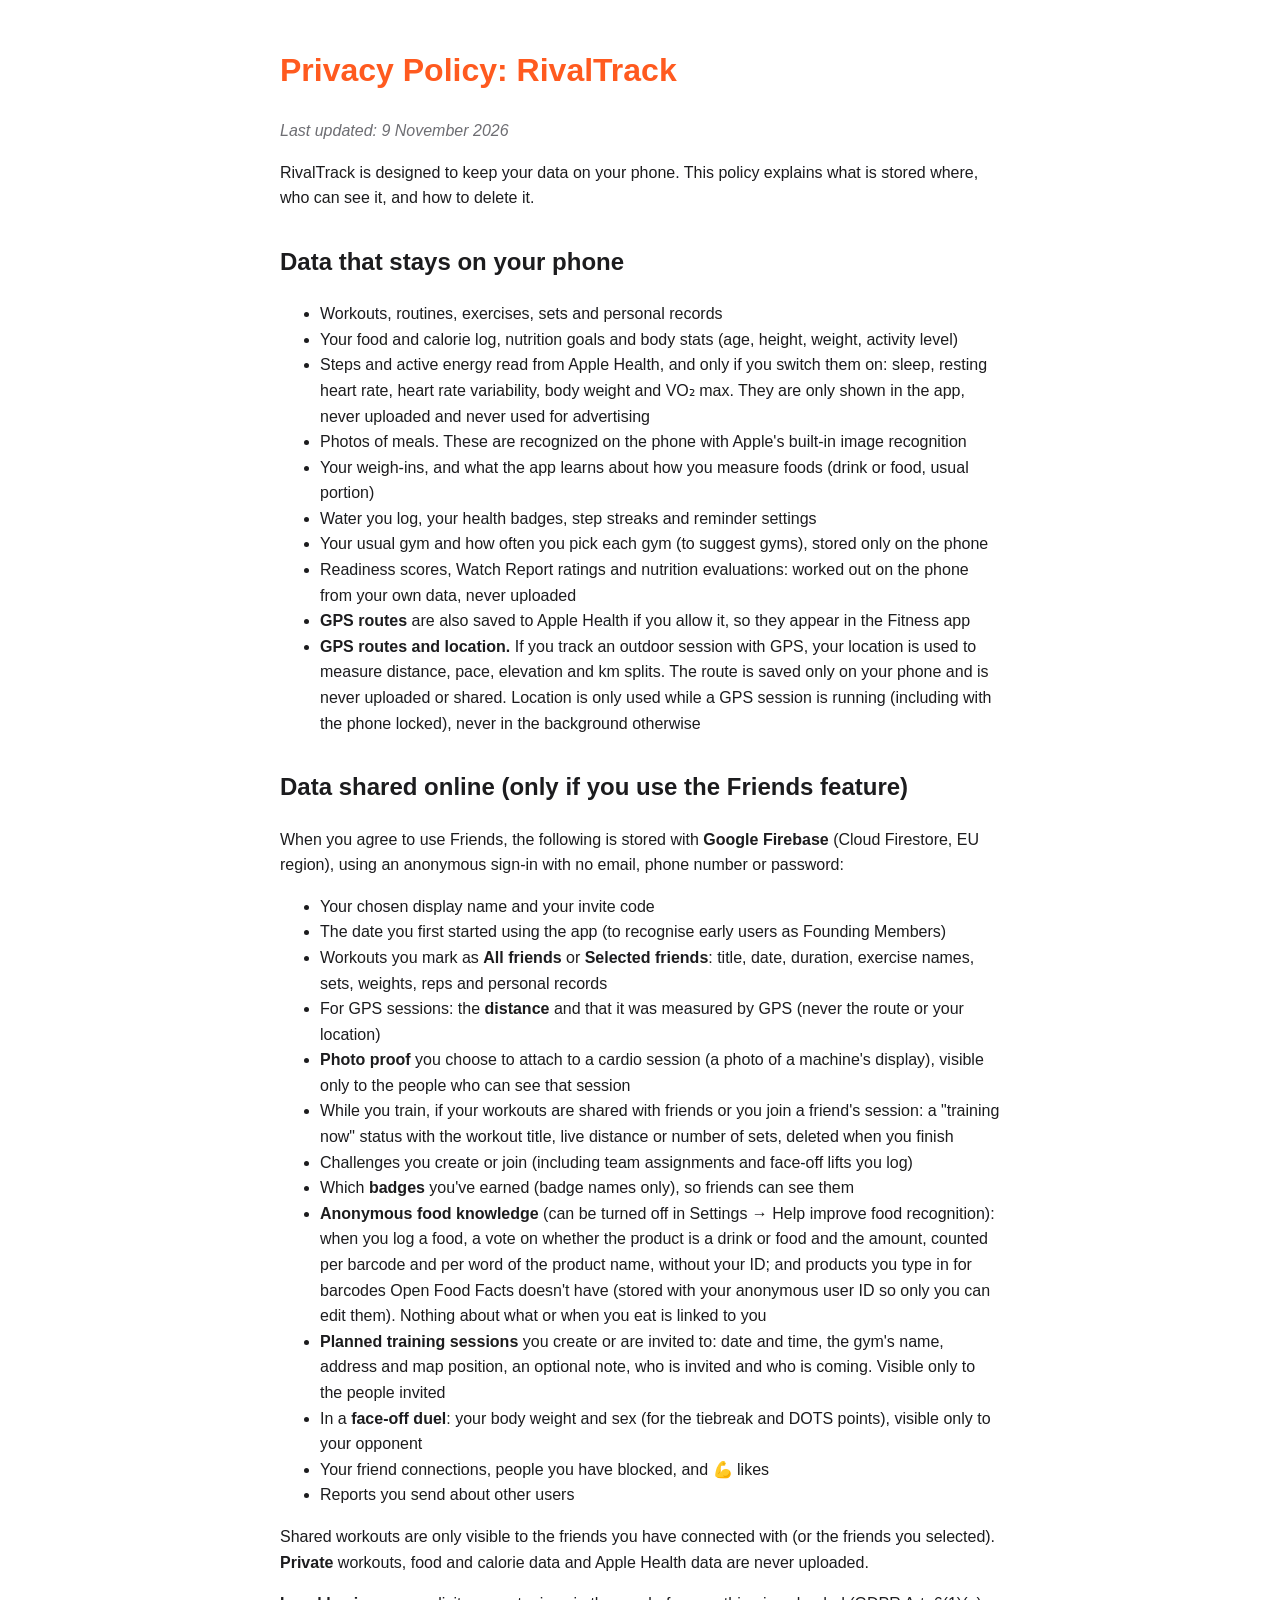
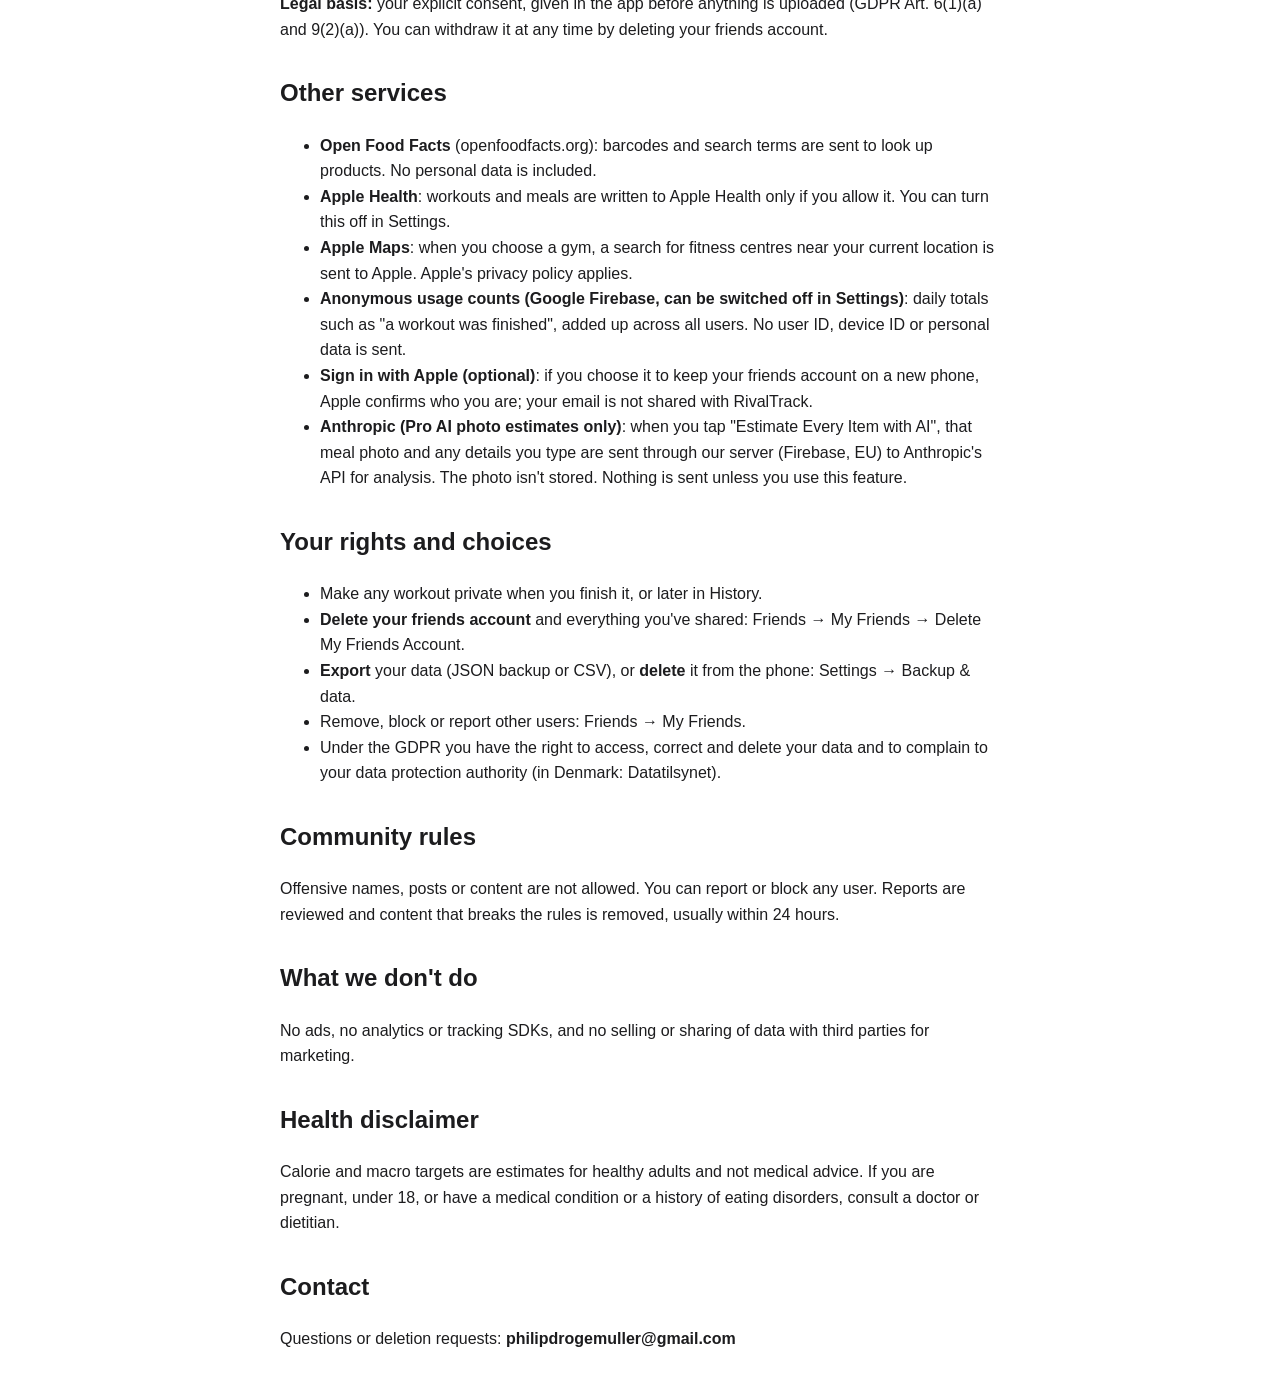
==== privacy.html @ c5b60d32 "Add files via upload" ====
<!doctype html>
<html lang="en"><head><meta charset="utf-8"><meta name="viewport" content="width=device-width, initial-scale=1">
<title>RivalTrack Privacy Policy</title>
<style>
:root{--bg:#fff;--fg:#1c1c1e;--muted:#6e6e73;--accent:#ff5a1f}
@media (prefers-color-scheme:dark){:root{--bg:#0f0f12;--fg:#f2f2f7;--muted:#a1a1a6}}
body{background:var(--bg);color:var(--fg);font:16px/1.6 -apple-system,BlinkMacSystemFont,"Segoe UI",sans-serif;max-width:720px;margin:0 auto;padding:24px 16px}
h1{color:var(--accent)}h2{margin-top:32px}em{color:var(--muted)}
</style></head><body>
<h1>Privacy Policy: RivalTrack</h1>
<p><em>Last updated: 9 November 2026</em></p>
<p>RivalTrack is designed to keep your data on your phone. This policy explains what is stored where, who can see it, and how to delete it.</p>
<h2>Data that stays on your phone</h2>
<ul>
<li>Workouts, routines, exercises, sets and personal records</li>
<li>Your food and calorie log, nutrition goals and body stats (age, height, weight, activity level)</li>
<li>Steps and active energy read from Apple Health, and only if you switch them on: sleep, resting heart rate, heart rate variability, body weight and VO₂ max. They are only shown in the app, never uploaded and never used for advertising</li>
<li>Photos of meals. These are recognized on the phone with Apple&#x27;s built-in image recognition</li>
<li>Your weigh-ins, and what the app learns about how you measure foods (drink or food, usual portion)</li>
<li>Water you log, your health badges, step streaks and reminder settings</li>
<li>Your usual gym and how often you pick each gym (to suggest gyms), stored only on the phone</li>
<li>Readiness scores, Watch Report ratings and nutrition evaluations: worked out on the phone from your own data, never uploaded</li>
<li><strong>GPS routes</strong> are also saved to Apple Health if you allow it, so they appear in the Fitness app</li>
<li><strong>GPS routes and location.</strong> If you track an outdoor session with GPS, your location is used to measure distance, pace, elevation and km splits. The route is saved only on your phone and is never uploaded or shared. Location is only used while a GPS session is running (including with the phone locked), never in the background otherwise</li>
</ul>
<h2>Data shared online (only if you use the Friends feature)</h2>
<p>When you agree to use Friends, the following is stored with <strong>Google Firebase</strong> (Cloud Firestore, EU region), using an anonymous sign-in with no email, phone number or password:</p>
<ul>
<li>Your chosen display name and your invite code</li>
<li>The date you first started using the app (to recognise early users as Founding Members)</li>
<li>Workouts you mark as <strong>All friends</strong> or <strong>Selected friends</strong>: title, date, duration, exercise names, sets, weights, reps and personal records</li>
<li>For GPS sessions: the <strong>distance</strong> and that it was measured by GPS (never the route or your location)</li>
<li><strong>Photo proof</strong> you choose to attach to a cardio session (a photo of a machine&#x27;s display), visible only to the people who can see that session</li>
<li>While you train, if your workouts are shared with friends or you join a friend&#x27;s session: a &quot;training now&quot; status with the workout title, live distance or number of sets, deleted when you finish</li>
<li>Challenges you create or join (including team assignments and face-off lifts you log)</li>
<li>Which <strong>badges</strong> you&#x27;ve earned (badge names only), so friends can see them</li>
<li><strong>Anonymous food knowledge</strong> (can be turned off in Settings → Help improve food recognition): when you log a food, a vote on whether the product is a drink or food and the amount, counted per barcode and per word of the product name, without your ID; and products you type in for barcodes Open Food Facts doesn&#x27;t have (stored with your anonymous user ID so only you can edit them). Nothing about what or when you eat is linked to you</li>
<li><strong>Planned training sessions</strong> you create or are invited to: date and time, the gym&#x27;s name, address and map position, an optional note, who is invited and who is coming. Visible only to the people invited</li>
<li>In a <strong>face-off duel</strong>: your body weight and sex (for the tiebreak and DOTS points), visible only to your opponent</li>
<li>Your friend connections, people you have blocked, and 💪 likes</li>
<li>Reports you send about other users</li>
</ul>
<p>Shared workouts are only visible to the friends you have connected with (or the friends you selected). <strong>Private</strong> workouts, food and calorie data and Apple Health data are never uploaded.</p>
<p><strong>Legal basis:</strong> your explicit consent, given in the app before anything is uploaded (GDPR Art. 6(1)(a) and 9(2)(a)). You can withdraw it at any time by deleting your friends account.</p>
<h2>Other services</h2>
<ul>
<li><strong>Open Food Facts</strong> (openfoodfacts.org): barcodes and search terms are sent to look up products. No personal data is included.</li>
<li><strong>Apple Health</strong>: workouts and meals are written to Apple Health only if you allow it. You can turn this off in Settings.</li>
<li><strong>Apple Maps</strong>: when you choose a gym, a search for fitness centres near your current location is sent to Apple. Apple&#x27;s privacy policy applies.</li>
<li><strong>Anonymous usage counts (Google Firebase, can be switched off in Settings)</strong>: daily totals such as &quot;a workout was finished&quot;, added up across all users. No user ID, device ID or personal data is sent.</li>
<li><strong>Sign in with Apple (optional)</strong>: if you choose it to keep your friends account on a new phone, Apple confirms who you are; your email is not shared with RivalTrack.</li>
<li><strong>Anthropic (Pro AI photo estimates only)</strong>: when you tap &quot;Estimate Every Item with AI&quot;, that meal photo and any details you type are sent through our server (Firebase, EU) to Anthropic&#x27;s API for analysis. The photo isn&#x27;t stored. Nothing is sent unless you use this feature.</li>
</ul>
<h2>Your rights and choices</h2>
<ul>
<li>Make any workout private when you finish it, or later in History.</li>
<li><strong>Delete your friends account</strong> and everything you&#x27;ve shared: Friends → My Friends → Delete My Friends Account.</li>
<li><strong>Export</strong> your data (JSON backup or CSV), or <strong>delete</strong> it from the phone: Settings → Backup &amp; data.</li>
<li>Remove, block or report other users: Friends → My Friends.</li>
<li>Under the GDPR you have the right to access, correct and delete your data and to complain to your data protection authority (in Denmark: Datatilsynet).</li>
</ul>
<h2>Community rules</h2>
<p>Offensive names, posts or content are not allowed. You can report or block any user. Reports are reviewed and content that breaks the rules is removed, usually within 24 hours.</p>
<h2>What we don&#x27;t do</h2>
<p>No ads, no analytics or tracking SDKs, and no selling or sharing of data with third parties for marketing.</p>
<h2>Health disclaimer</h2>
<p>Calorie and macro targets are estimates for healthy adults and not medical advice. If you are pregnant, under 18, or have a medical condition or a history of eating disorders, consult a doctor or dietitian.</p>
<h2>Contact</h2>
<p>Questions or deletion requests: <strong>philipdrogemuller@gmail.com</strong></p>
</body></html>
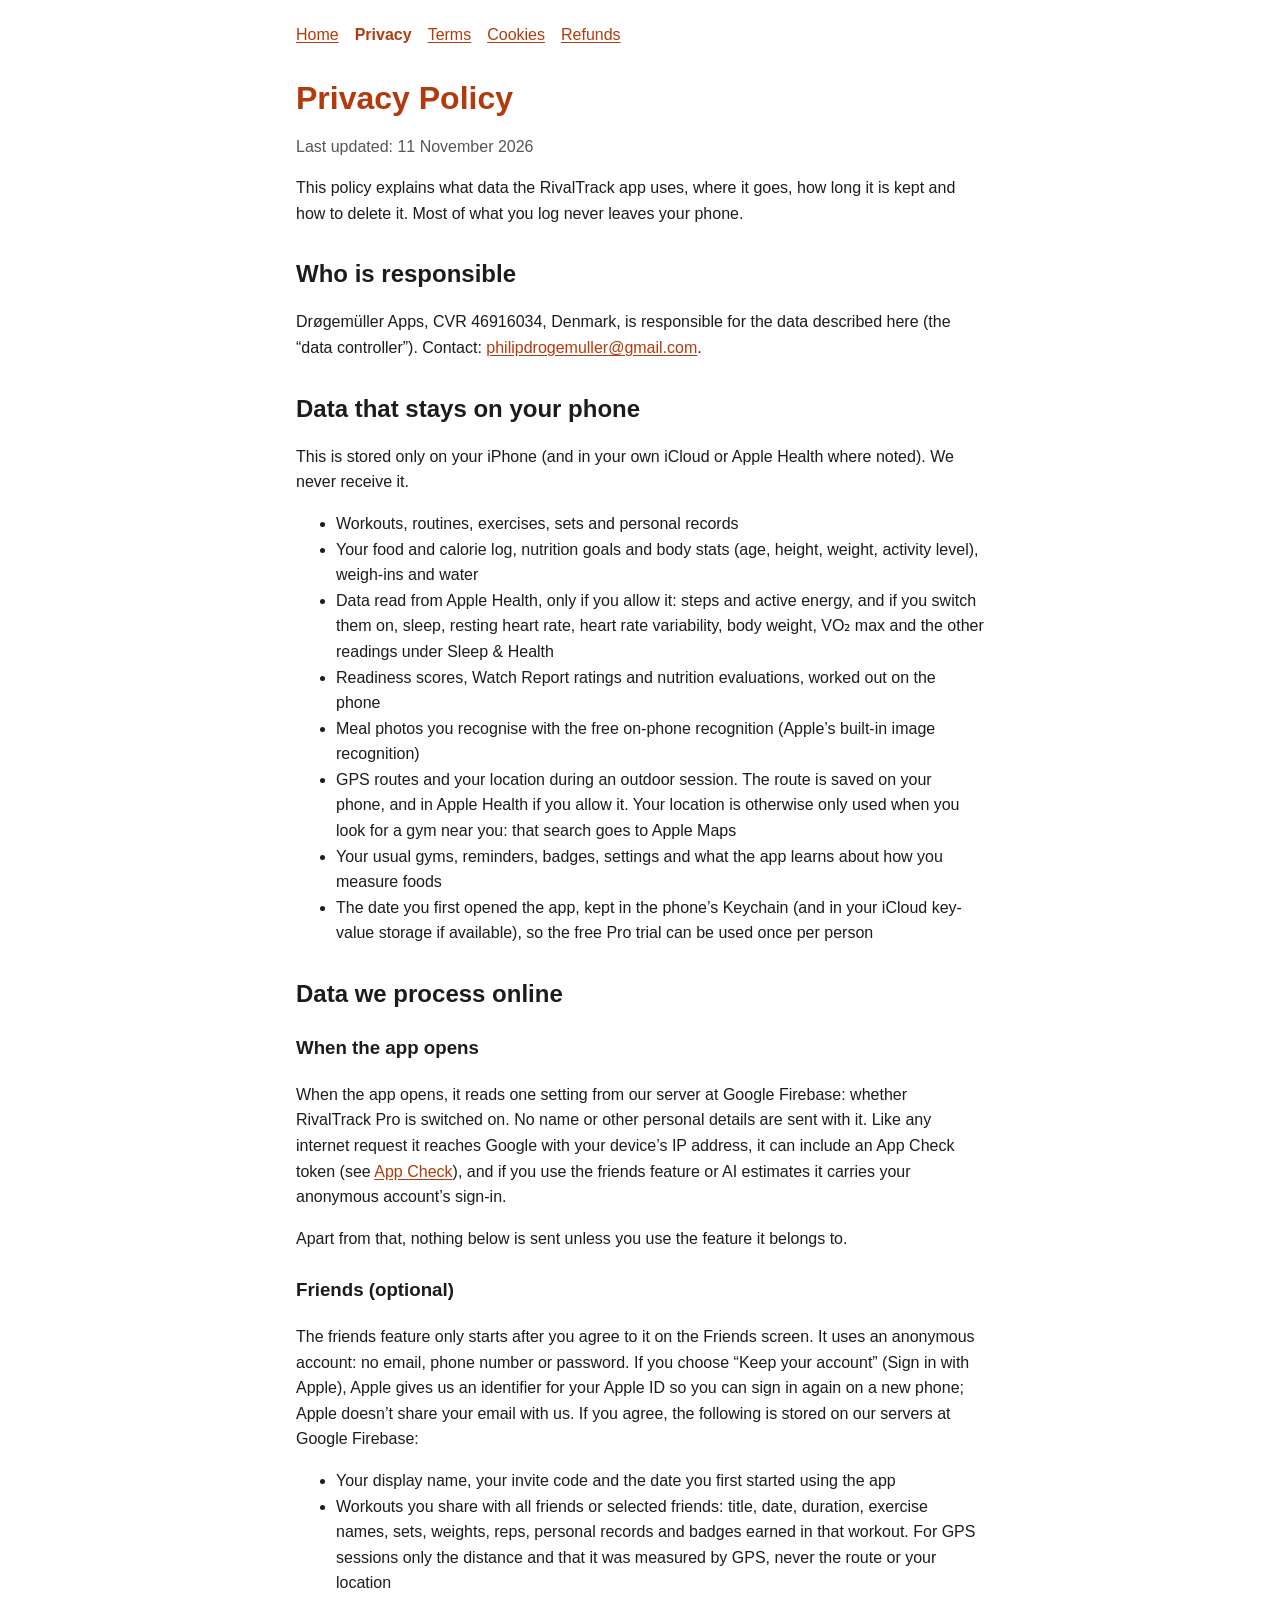
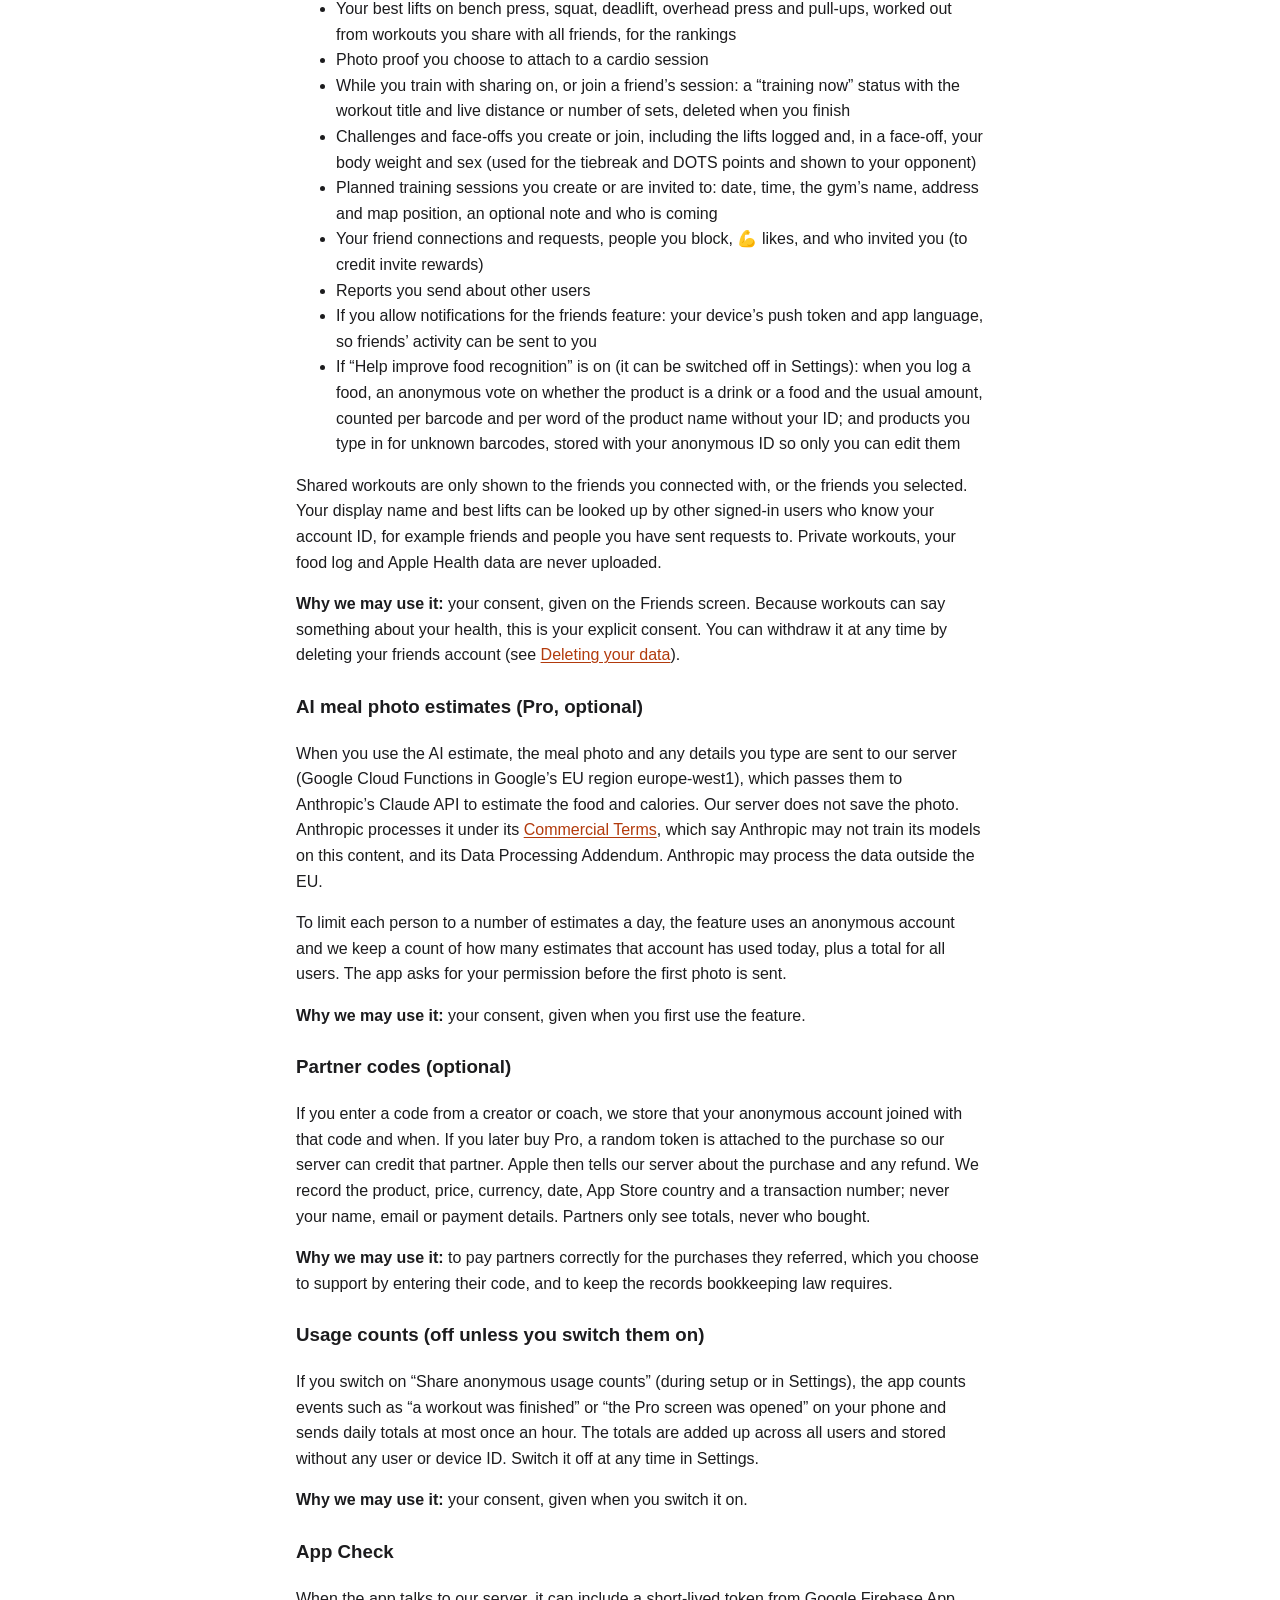
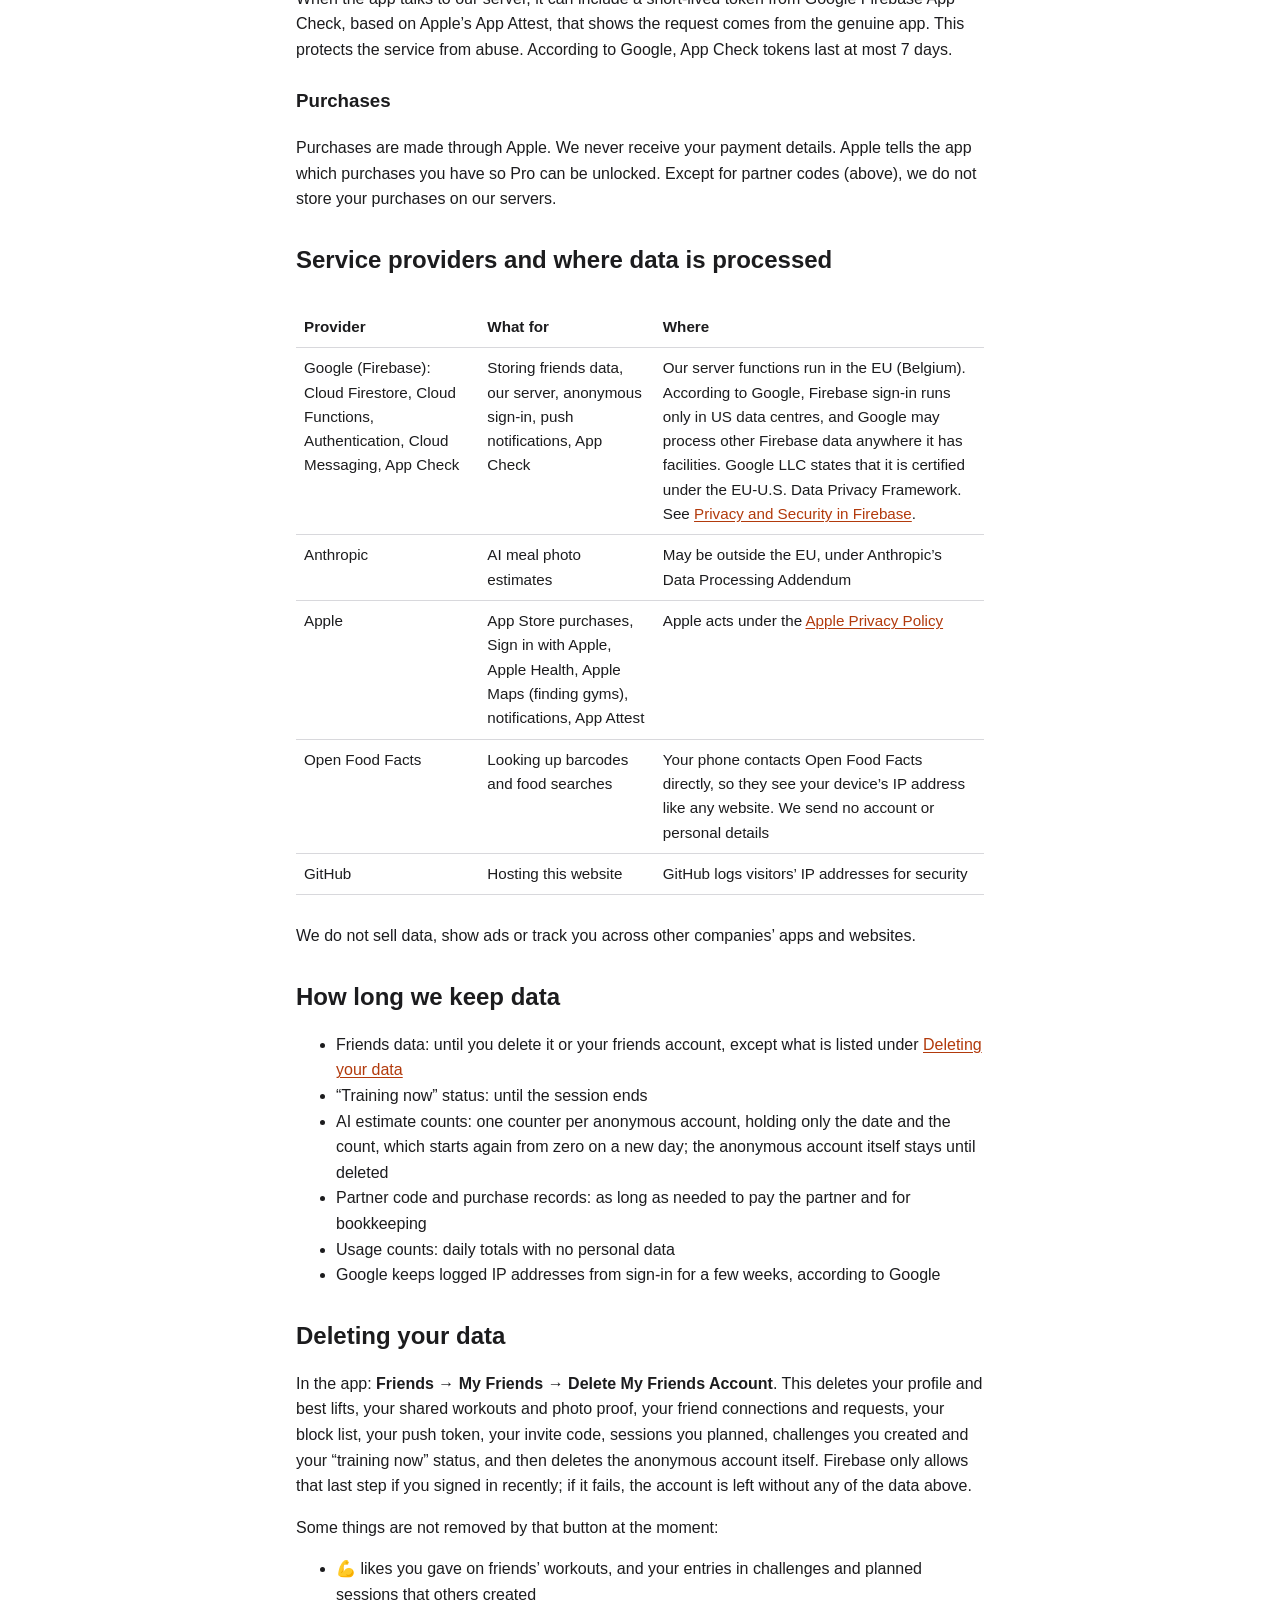
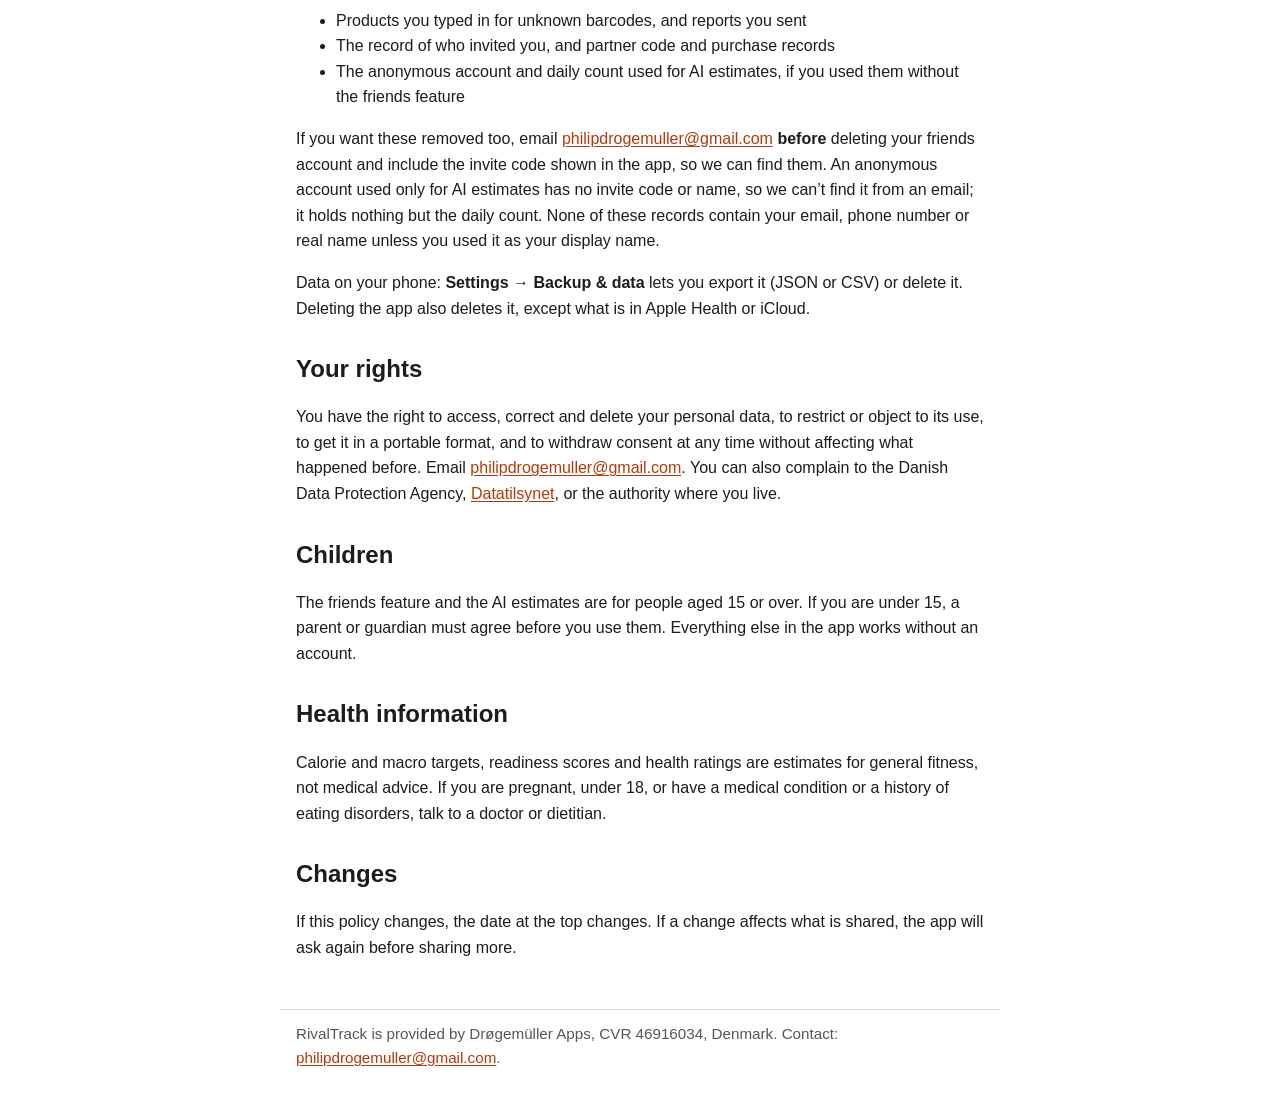
==== commit 911dd595: "Privacy policy, terms, cookie policy, refunds and a support page Built from docs/ in the app reposit" ====
--- a/privacy.html
+++ b/privacy.html
@@ -1,70 +1,142 @@
 <!doctype html>
-<html lang="en"><head><meta charset="utf-8"><meta name="viewport" content="width=device-width, initial-scale=1">
-<title>RivalTrack Privacy Policy</title>
-<style>
-:root{--bg:#fff;--fg:#1c1c1e;--muted:#6e6e73;--accent:#ff5a1f}
-@media (prefers-color-scheme:dark){:root{--bg:#0f0f12;--fg:#f2f2f7;--muted:#a1a1a6}}
-body{background:var(--bg);color:var(--fg);font:16px/1.6 -apple-system,BlinkMacSystemFont,"Segoe UI",sans-serif;max-width:720px;margin:0 auto;padding:24px 16px}
-h1{color:var(--accent)}h2{margin-top:32px}em{color:var(--muted)}
-</style></head><body>
-<h1>Privacy Policy: RivalTrack</h1>
-<p><em>Last updated: 9 November 2026</em></p>
-<p>RivalTrack is designed to keep your data on your phone. This policy explains what is stored where, who can see it, and how to delete it.</p>
-<h2>Data that stays on your phone</h2>
+<html lang="en">
+<head>
+<meta charset="utf-8">
+<meta name="viewport" content="width=device-width, initial-scale=1">
+<title>Privacy Policy · RivalTrack</title>
+<meta name="description" content="What data the RivalTrack app uses, where it goes, how long it is kept and how to delete it.">
+<link rel="stylesheet" href="style.css">
+</head>
+<body>
+<a class="skip" href="#main">Skip to content</a>
+<header>
+<nav aria-label="Main">
+<ul>
+<li><a href="index.html">Home</a></li>
+<li><a href="privacy.html" aria-current="page">Privacy</a></li>
+<li><a href="terms.html">Terms</a></li>
+<li><a href="cookies.html">Cookies</a></li>
+<li><a href="refunds.html">Refunds</a></li>
+</ul>
+</nav>
+</header>
+<main id="main" tabindex="-1">
+<h1>Privacy Policy</h1>
+<p class="updated">Last updated: 11 November 2026</p>
+
+<p>This policy explains what data the RivalTrack app uses, where it goes, how long it is kept and how to delete it. Most of what you log never leaves your phone.</p>
+
+<h2 id="who">Who is responsible</h2>
+<p>Drøgemüller Apps, CVR 46916034, Denmark, is responsible for the data described here (the &ldquo;data controller&rdquo;). Contact: <a href="mailto:philipdrogemuller@gmail.com">philipdrogemuller@gmail.com</a>.</p>
+
+<h2 id="phone">Data that stays on your phone</h2>
+<p>This is stored only on your iPhone (and in your own iCloud or Apple Health where noted). We never receive it.</p>
 <ul>
 <li>Workouts, routines, exercises, sets and personal records</li>
-<li>Your food and calorie log, nutrition goals and body stats (age, height, weight, activity level)</li>
-<li>Steps and active energy read from Apple Health, and only if you switch them on: sleep, resting heart rate, heart rate variability, body weight and VO₂ max. They are only shown in the app, never uploaded and never used for advertising</li>
-<li>Photos of meals. These are recognized on the phone with Apple&#x27;s built-in image recognition</li>
-<li>Your weigh-ins, and what the app learns about how you measure foods (drink or food, usual portion)</li>
-<li>Water you log, your health badges, step streaks and reminder settings</li>
-<li>Your usual gym and how often you pick each gym (to suggest gyms), stored only on the phone</li>
-<li>Readiness scores, Watch Report ratings and nutrition evaluations: worked out on the phone from your own data, never uploaded</li>
-<li><strong>GPS routes</strong> are also saved to Apple Health if you allow it, so they appear in the Fitness app</li>
-<li><strong>GPS routes and location.</strong> If you track an outdoor session with GPS, your location is used to measure distance, pace, elevation and km splits. The route is saved only on your phone and is never uploaded or shared. Location is only used while a GPS session is running (including with the phone locked), never in the background otherwise</li>
+<li>Your food and calorie log, nutrition goals and body stats (age, height, weight, activity level), weigh-ins and water</li>
+<li>Data read from Apple Health, only if you allow it: steps and active energy, and if you switch them on, sleep, resting heart rate, heart rate variability, body weight, VO₂ max and the other readings under Sleep &amp; Health</li>
+<li>Readiness scores, Watch Report ratings and nutrition evaluations, worked out on the phone</li>
+<li>Meal photos you recognise with the free on-phone recognition (Apple&rsquo;s built-in image recognition)</li>
+<li>GPS routes and your location during an outdoor session. The route is saved on your phone, and in Apple Health if you allow it. Your location is otherwise only used when you look for a gym near you: that search goes to Apple Maps</li>
+<li>Your usual gyms, reminders, badges, settings and what the app learns about how you measure foods</li>
+<li>The date you first opened the app, kept in the phone&rsquo;s Keychain (and in your iCloud key-value storage if available), so the free Pro trial can be used once per person</li>
 </ul>
-<h2>Data shared online (only if you use the Friends feature)</h2>
-<p>When you agree to use Friends, the following is stored with <strong>Google Firebase</strong> (Cloud Firestore, EU region), using an anonymous sign-in with no email, phone number or password:</p>
+
+<h2 id="online">Data we process online</h2>
+
+<h3 id="launch">When the app opens</h3>
+<p>When the app opens, it reads one setting from our server at Google Firebase: whether RivalTrack Pro is switched on. No name or other personal details are sent with it. Like any internet request it reaches Google with your device&rsquo;s IP address, it can include an App Check token (see <a href="#appcheck">App Check</a>), and if you use the friends feature or AI estimates it carries your anonymous account&rsquo;s sign-in.</p>
+<p>Apart from that, nothing below is sent unless you use the feature it belongs to.</p>
+
+<h3 id="friends">Friends (optional)</h3>
+<p>The friends feature only starts after you agree to it on the Friends screen. It uses an anonymous account: no email, phone number or password. If you choose &ldquo;Keep your account&rdquo; (Sign in with Apple), Apple gives us an identifier for your Apple ID so you can sign in again on a new phone; Apple doesn&rsquo;t share your email with us. If you agree, the following is stored on our servers at Google Firebase:</p>
 <ul>
-<li>Your chosen display name and your invite code</li>
-<li>The date you first started using the app (to recognise early users as Founding Members)</li>
-<li>Workouts you mark as <strong>All friends</strong> or <strong>Selected friends</strong>: title, date, duration, exercise names, sets, weights, reps and personal records</li>
-<li>For GPS sessions: the <strong>distance</strong> and that it was measured by GPS (never the route or your location)</li>
-<li><strong>Photo proof</strong> you choose to attach to a cardio session (a photo of a machine&#x27;s display), visible only to the people who can see that session</li>
-<li>While you train, if your workouts are shared with friends or you join a friend&#x27;s session: a &quot;training now&quot; status with the workout title, live distance or number of sets, deleted when you finish</li>
-<li>Challenges you create or join (including team assignments and face-off lifts you log)</li>
-<li>Which <strong>badges</strong> you&#x27;ve earned (badge names only), so friends can see them</li>
-<li><strong>Anonymous food knowledge</strong> (can be turned off in Settings → Help improve food recognition): when you log a food, a vote on whether the product is a drink or food and the amount, counted per barcode and per word of the product name, without your ID; and products you type in for barcodes Open Food Facts doesn&#x27;t have (stored with your anonymous user ID so only you can edit them). Nothing about what or when you eat is linked to you</li>
-<li><strong>Planned training sessions</strong> you create or are invited to: date and time, the gym&#x27;s name, address and map position, an optional note, who is invited and who is coming. Visible only to the people invited</li>
-<li>In a <strong>face-off duel</strong>: your body weight and sex (for the tiebreak and DOTS points), visible only to your opponent</li>
-<li>Your friend connections, people you have blocked, and 💪 likes</li>
+<li>Your display name, your invite code and the date you first started using the app</li>
+<li>Workouts you share with all friends or selected friends: title, date, duration, exercise names, sets, weights, reps, personal records and badges earned in that workout. For GPS sessions only the distance and that it was measured by GPS, never the route or your location</li>
+<li>Your best lifts on bench press, squat, deadlift, overhead press and pull-ups, worked out from workouts you share with all friends, for the rankings</li>
+<li>Photo proof you choose to attach to a cardio session</li>
+<li>While you train with sharing on, or join a friend&rsquo;s session: a &ldquo;training now&rdquo; status with the workout title and live distance or number of sets, deleted when you finish</li>
+<li>Challenges and face-offs you create or join, including the lifts logged and, in a face-off, your body weight and sex (used for the tiebreak and DOTS points and shown to your opponent)</li>
+<li>Planned training sessions you create or are invited to: date, time, the gym&rsquo;s name, address and map position, an optional note and who is coming</li>
+<li>Your friend connections and requests, people you block, 💪 likes, and who invited you (to credit invite rewards)</li>
 <li>Reports you send about other users</li>
+<li>If you allow notifications for the friends feature: your device&rsquo;s push token and app language, so friends&rsquo; activity can be sent to you</li>
+<li>If &ldquo;Help improve food recognition&rdquo; is on (it can be switched off in Settings): when you log a food, an anonymous vote on whether the product is a drink or a food and the usual amount, counted per barcode and per word of the product name without your ID; and products you type in for unknown barcodes, stored with your anonymous ID so only you can edit them</li>
 </ul>
-<p>Shared workouts are only visible to the friends you have connected with (or the friends you selected). <strong>Private</strong> workouts, food and calorie data and Apple Health data are never uploaded.</p>
-<p><strong>Legal basis:</strong> your explicit consent, given in the app before anything is uploaded (GDPR Art. 6(1)(a) and 9(2)(a)). You can withdraw it at any time by deleting your friends account.</p>
-<h2>Other services</h2>
+<p>Shared workouts are only shown to the friends you connected with, or the friends you selected. Your display name and best lifts can be looked up by other signed-in users who know your account ID, for example friends and people you have sent requests to. Private workouts, your food log and Apple Health data are never uploaded.</p>
+<p><strong>Why we may use it:</strong> your consent, given on the Friends screen. Because workouts can say something about your health, this is your explicit consent. You can withdraw it at any time by deleting your friends account (see <a href="#delete">Deleting your data</a>).</p>
+
+<h3 id="ai">AI meal photo estimates (Pro, optional)</h3>
+<p>When you use the AI estimate, the meal photo and any details you type are sent to our server (Google Cloud Functions in Google&rsquo;s EU region europe-west1), which passes them to Anthropic&rsquo;s Claude API to estimate the food and calories. Our server does not save the photo. Anthropic processes it under its <a href="https://www.anthropic.com/legal/commercial-terms">Commercial Terms</a>, which say Anthropic may not train its models on this content, and its Data Processing Addendum. Anthropic may process the data outside the EU.</p>
+<p>To limit each person to a number of estimates a day, the feature uses an anonymous account and we keep a count of how many estimates that account has used today, plus a total for all users. The app asks for your permission before the first photo is sent.</p>
+<p><strong>Why we may use it:</strong> your consent, given when you first use the feature.</p>
+
+<h3 id="partners">Partner codes (optional)</h3>
+<p>If you enter a code from a creator or coach, we store that your anonymous account joined with that code and when. If you later buy Pro, a random token is attached to the purchase so our server can credit that partner. Apple then tells our server about the purchase and any refund. We record the product, price, currency, date, App Store country and a transaction number; never your name, email or payment details. Partners only see totals, never who bought.</p>
+<p><strong>Why we may use it:</strong> to pay partners correctly for the purchases they referred, which you choose to support by entering their code, and to keep the records bookkeeping law requires.</p>
+
+<h3 id="usage">Usage counts (off unless you switch them on)</h3>
+<p>If you switch on &ldquo;Share anonymous usage counts&rdquo; (during setup or in Settings), the app counts events such as &ldquo;a workout was finished&rdquo; or &ldquo;the Pro screen was opened&rdquo; on your phone and sends daily totals at most once an hour. The totals are added up across all users and stored without any user or device ID. Switch it off at any time in Settings.</p>
+<p><strong>Why we may use it:</strong> your consent, given when you switch it on.</p>
+
+<h3 id="appcheck">App Check</h3>
+<p>When the app talks to our server, it can include a short-lived token from Google Firebase App Check, based on Apple&rsquo;s App Attest, that shows the request comes from the genuine app. This protects the service from abuse. According to Google, App Check tokens last at most 7 days.</p>
+
+<h3 id="purchases">Purchases</h3>
+<p>Purchases are made through Apple. We never receive your payment details. Apple tells the app which purchases you have so Pro can be unlocked. Except for partner codes (above), we do not store your purchases on our servers.</p>
+
+<h2 id="providers">Service providers and where data is processed</h2>
+<div class="table-wrap">
+<table>
+<caption class="visually-hidden">Service providers</caption>
+<thead><tr><th scope="col">Provider</th><th scope="col">What for</th><th scope="col">Where</th></tr></thead>
+<tbody>
+<tr><td>Google (Firebase): Cloud Firestore, Cloud Functions, Authentication, Cloud Messaging, App Check</td><td>Storing friends data, our server, anonymous sign-in, push notifications, App Check</td><td>Our server functions run in the EU (Belgium). According to Google, Firebase sign-in runs only in US data centres, and Google may process other Firebase data anywhere it has facilities. Google LLC states that it is certified under the EU-U.S. Data Privacy Framework. See <a href="https://firebase.google.com/support/privacy">Privacy and Security in Firebase</a>.</td></tr>
+<tr><td>Anthropic</td><td>AI meal photo estimates</td><td>May be outside the EU, under Anthropic&rsquo;s Data Processing Addendum</td></tr>
+<tr><td>Apple</td><td>App Store purchases, Sign in with Apple, Apple Health, Apple Maps (finding gyms), notifications, App Attest</td><td>Apple acts under the <a href="https://www.apple.com/legal/privacy/">Apple Privacy Policy</a></td></tr>
+<tr><td>Open Food Facts</td><td>Looking up barcodes and food searches</td><td>Your phone contacts Open Food Facts directly, so they see your device&rsquo;s IP address like any website. We send no account or personal details</td></tr>
+<tr><td>GitHub</td><td>Hosting this website</td><td>GitHub logs visitors&rsquo; IP addresses for security</td></tr>
+</tbody>
+</table>
+</div>
+<p>We do not sell data, show ads or track you across other companies&rsquo; apps and websites.</p>
+
+<h2 id="retention">How long we keep data</h2>
 <ul>
-<li><strong>Open Food Facts</strong> (openfoodfacts.org): barcodes and search terms are sent to look up products. No personal data is included.</li>
-<li><strong>Apple Health</strong>: workouts and meals are written to Apple Health only if you allow it. You can turn this off in Settings.</li>
-<li><strong>Apple Maps</strong>: when you choose a gym, a search for fitness centres near your current location is sent to Apple. Apple&#x27;s privacy policy applies.</li>
-<li><strong>Anonymous usage counts (Google Firebase, can be switched off in Settings)</strong>: daily totals such as &quot;a workout was finished&quot;, added up across all users. No user ID, device ID or personal data is sent.</li>
-<li><strong>Sign in with Apple (optional)</strong>: if you choose it to keep your friends account on a new phone, Apple confirms who you are; your email is not shared with RivalTrack.</li>
-<li><strong>Anthropic (Pro AI photo estimates only)</strong>: when you tap &quot;Estimate Every Item with AI&quot;, that meal photo and any details you type are sent through our server (Firebase, EU) to Anthropic&#x27;s API for analysis. The photo isn&#x27;t stored. Nothing is sent unless you use this feature.</li>
+<li>Friends data: until you delete it or your friends account, except what is listed under <a href="#delete">Deleting your data</a></li>
+<li>&ldquo;Training now&rdquo; status: until the session ends</li>
+<li>AI estimate counts: one counter per anonymous account, holding only the date and the count, which starts again from zero on a new day; the anonymous account itself stays until deleted</li>
+<li>Partner code and purchase records: as long as needed to pay the partner and for bookkeeping</li>
+<li>Usage counts: daily totals with no personal data</li>
+<li>Google keeps logged IP addresses from sign-in for a few weeks, according to Google</li>
 </ul>
-<h2>Your rights and choices</h2>
+
+<h2 id="delete">Deleting your data</h2>
+<p>In the app: <strong>Friends → My Friends → Delete My Friends Account</strong>. This deletes your profile and best lifts, your shared workouts and photo proof, your friend connections and requests, your block list, your push token, your invite code, sessions you planned, challenges you created and your &ldquo;training now&rdquo; status, and then deletes the anonymous account itself. Firebase only allows that last step if you signed in recently; if it fails, the account is left without any of the data above.</p>
+<p>Some things are not removed by that button at the moment:</p>
 <ul>
-<li>Make any workout private when you finish it, or later in History.</li>
-<li><strong>Delete your friends account</strong> and everything you&#x27;ve shared: Friends → My Friends → Delete My Friends Account.</li>
-<li><strong>Export</strong> your data (JSON backup or CSV), or <strong>delete</strong> it from the phone: Settings → Backup &amp; data.</li>
-<li>Remove, block or report other users: Friends → My Friends.</li>
-<li>Under the GDPR you have the right to access, correct and delete your data and to complain to your data protection authority (in Denmark: Datatilsynet).</li>
+<li>💪 likes you gave on friends&rsquo; workouts, and your entries in challenges and planned sessions that others created</li>
+<li>Products you typed in for unknown barcodes, and reports you sent</li>
+<li>The record of who invited you, and partner code and purchase records</li>
+<li>The anonymous account and daily count used for AI estimates, if you used them without the friends feature</li>
 </ul>
-<h2>Community rules</h2>
-<p>Offensive names, posts or content are not allowed. You can report or block any user. Reports are reviewed and content that breaks the rules is removed, usually within 24 hours.</p>
-<h2>What we don&#x27;t do</h2>
-<p>No ads, no analytics or tracking SDKs, and no selling or sharing of data with third parties for marketing.</p>
-<h2>Health disclaimer</h2>
-<p>Calorie and macro targets are estimates for healthy adults and not medical advice. If you are pregnant, under 18, or have a medical condition or a history of eating disorders, consult a doctor or dietitian.</p>
-<h2>Contact</h2>
-<p>Questions or deletion requests: <strong>philipdrogemuller@gmail.com</strong></p>
-</body></html>
+<p>If you want these removed too, email <a href="mailto:philipdrogemuller@gmail.com">philipdrogemuller@gmail.com</a> <strong>before</strong> deleting your friends account and include the invite code shown in the app, so we can find them. An anonymous account used only for AI estimates has no invite code or name, so we can&rsquo;t find it from an email; it holds nothing but the daily count. None of these records contain your email, phone number or real name unless you used it as your display name.</p>
+<p>Data on your phone: <strong>Settings → Backup &amp; data</strong> lets you export it (JSON or CSV) or delete it. Deleting the app also deletes it, except what is in Apple Health or iCloud.</p>
+
+<h2 id="rights">Your rights</h2>
+<p>You have the right to access, correct and delete your personal data, to restrict or object to its use, to get it in a portable format, and to withdraw consent at any time without affecting what happened before. Email <a href="mailto:philipdrogemuller@gmail.com">philipdrogemuller@gmail.com</a>. You can also complain to the Danish Data Protection Agency, <a href="https://www.datatilsynet.dk">Datatilsynet</a>, or the authority where you live.</p>
+
+<h2 id="children">Children</h2>
+<p>The friends feature and the AI estimates are for people aged 15 or over. If you are under 15, a parent or guardian must agree before you use them. Everything else in the app works without an account.</p>
+
+<h2 id="health">Health information</h2>
+<p>Calorie and macro targets, readiness scores and health ratings are estimates for general fitness, not medical advice. If you are pregnant, under 18, or have a medical condition or a history of eating disorders, talk to a doctor or dietitian.</p>
+
+<h2 id="changes">Changes</h2>
+<p>If this policy changes, the date at the top changes. If a change affects what is shared, the app will ask again before sharing more.</p>
+</main>
+<footer>
+<p>RivalTrack is provided by Drøgemüller Apps, CVR 46916034, Denmark. Contact: <a href="mailto:philipdrogemuller@gmail.com">philipdrogemuller@gmail.com</a>.</p>
+</footer>
+</body>
+</html>
--- a/style.css
+++ b/style.css
@@ -0,0 +1,50 @@
+/* RivalTrack website. No external fonts, scripts or images: nothing loads from other sites. */
+:root {
+  --bg: #ffffff;
+  --fg: #1c1c1e;
+  --muted: #55555a;
+  --accent: #b23a0c;      /* orange dark enough for text on white */
+  --line: #d8d8dc;
+  --focus: #0a58ca;
+}
+@media (prefers-color-scheme: dark) {
+  :root {
+    --bg: #0f0f12;
+    --fg: #f2f2f7;
+    --muted: #b4b4ba;
+    --accent: #ff8a5c;
+    --line: #3a3a40;
+    --focus: #8ab4ff;
+  }
+}
+* { box-sizing: border-box; }
+html { -webkit-text-size-adjust: 100%; }
+body {
+  margin: 0;
+  background: var(--bg);
+  color: var(--fg);
+  font: 1rem/1.6 -apple-system, BlinkMacSystemFont, "Segoe UI", Roboto, sans-serif;
+}
+.skip {
+  position: absolute; left: -9999px; top: 0;
+  background: var(--fg); color: var(--bg); padding: 8px 12px; z-index: 1;
+}
+.skip:focus { left: 8px; top: 8px; }
+header, main, footer { max-width: 720px; margin: 0 auto; padding: 0 16px; }
+header { padding-top: 16px; }
+nav ul { list-style: none; margin: 0; padding: 0; display: flex; flex-wrap: wrap; gap: 4px 16px; }
+nav a { display: inline-block; padding: 6px 0; }
+nav a[aria-current="page"] { font-weight: 700; text-decoration: none; }
+h1 { color: var(--accent); line-height: 1.25; margin: 24px 0 8px; }
+h2 { margin-top: 32px; line-height: 1.3; }
+h3 { margin-top: 24px; }
+a { color: var(--accent); text-underline-offset: 2px; }
+a:focus-visible { outline: 3px solid var(--focus); outline-offset: 2px; border-radius: 2px; }
+.updated { color: var(--muted); }
+table { width: 100%; border-collapse: collapse; margin: 12px 0; font-size: 0.95rem; }
+th, td { text-align: left; vertical-align: top; padding: 8px; border-bottom: 1px solid var(--line); }
+th { font-weight: 700; }
+.table-wrap { overflow-x: auto; }
+footer { margin-top: 48px; padding-bottom: 32px; border-top: 1px solid var(--line); color: var(--muted); font-size: 0.95rem; }
+footer p { margin: 12px 0 0; }
+.visually-hidden { position: absolute; width: 1px; height: 1px; overflow: hidden; clip: rect(0 0 0 0); white-space: nowrap; }
